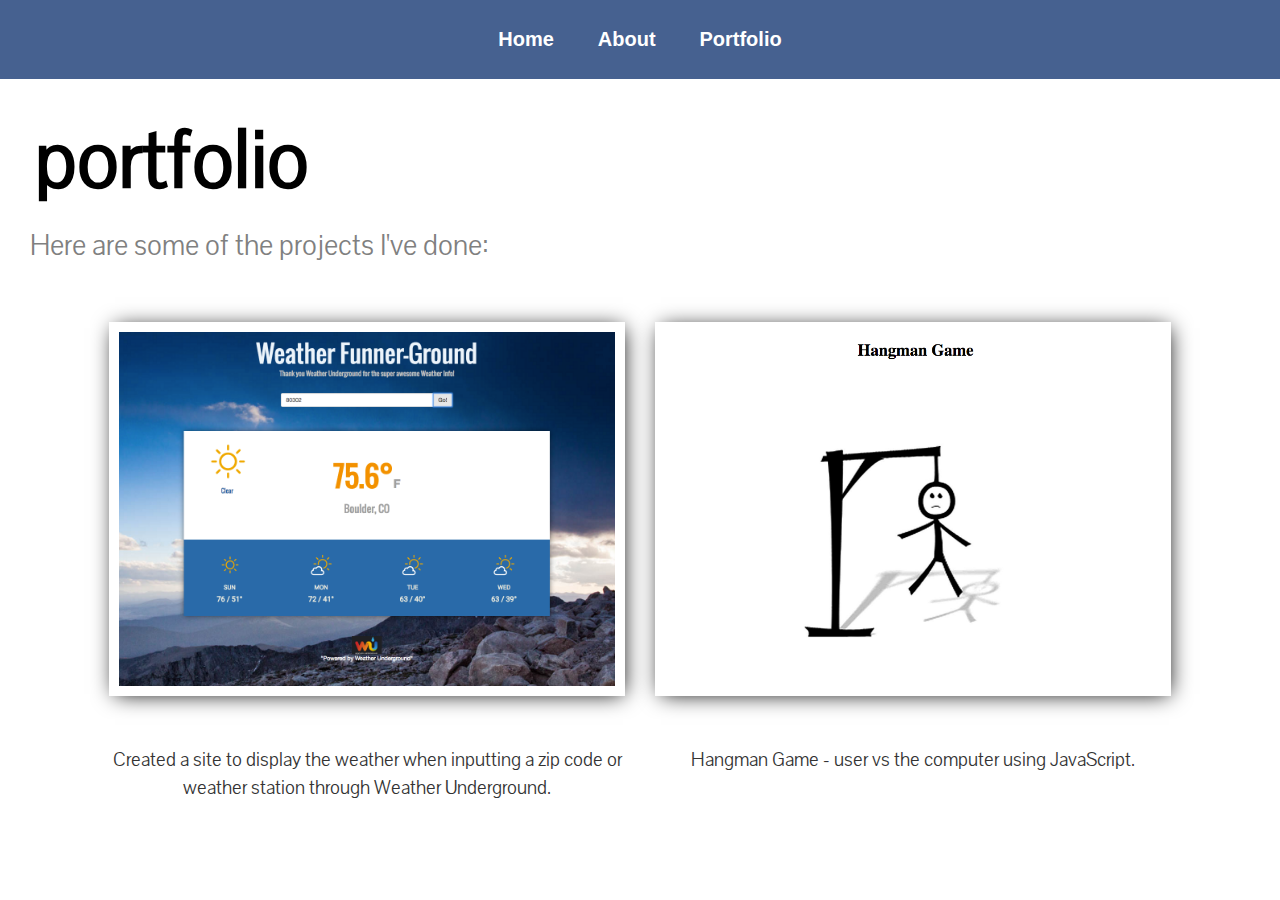
==== portfolio.html @ 406f4259 "personal website update" ====
<!DOCTYPE html>
<html>
  <head>
    <meta charset="utf-8">
    <link href="https://fonts.googleapis.com/css?family=Pavanam" rel="stylesheet">
    <link rel="stylesheet" href="https://maxcdn.bootstrapcdn.com/bootstrap/3.3.7/css/bootstrap.min.css" integrity="sha384-BVYiiSIFeK1dGmJRAkycuHAHRg32OmUcww7on3RYdg4Va+PmSTsz/K68vbdEjh4u" crossorigin="anonymous">
    <link rel="stylesheet" type="text/css" href="portfolio.css">
    <link href="https://fonts.googleapis.com/css?family=Architects+Daughter|Pavanam" rel="stylesheet">
    <title>Anna Mefford - Portfolio</title>
    <title></title>
  </head>
  <body>
    <div>
      <ul class = "nav-list nav-flex">
        <a id="nav-item" href=index.html>Home</a>
        <a id="nav-item" href="about.html">About</a>
        <a id="nav-item" href="portfolio.html">Portfolio</a>
      </ul>
    </div>
    <div class="wrapper">
      <h2>portfolio</h2>
    </div>
    <h3> Here are some of the projects I've done:</h3>
    <div class="row">
      <div class="col-xs-12 col-md-1"></div>
      <div class="col-xs-12 col-md-5">
        <a href="WeatherUnderground/index.html">
        <img src="WeatherUndergroundSite.png" class="image img-responsive"></a>
        <p class="text"> Created a site to display the weather when inputting a zip code or weather station through Weather Underground.</p>
      </div>
        <div class="col-xs-12 col-md-5">
          <a href="hangman/index.html"> <img src= "hangman.png" class="image img-responsive"></a>
          <p class="text"> Hangman Game - user vs the computer using JavaScript.</p>
          <div class="col-xs-12 col-md-1"></div>
        </div>
      </div>
    </div>
  </body>
</html>
---- portfolio.css ----
.nav-list{
  background-color: rgb(70,97,144);
  position: fixed;
  top: 0;
  width: 100%;
  display: block;
  text-align: center;
  padding: 25px;
  z-index:1;
}
#nav-item{
  color:white;
  text-align: center;
  padding: 10px;
  margin: 10px;
  font-size: 20px;
  font-weight: bold;
}
.wrapper{
  padding-top: 95px;
}

h2 {
  text-align: left;
  color: black;
  font-family: 'Pavanam', sans-serif;
  font-weight: bold;
  font-size: 85px;
  padding-left: 35px;
}

h3{
  text-align: left;
  color: gray;
  font-family: 'Pavanam', sans-serif;
  font-size: 30px;
  padding-left: 30px;
  padding-right:40px;
}

.text {
  font-family: 'Pavanam', sans-serif;
  font-size: 20px;
  text-align: center;
}

#list-heading{
  font-weight: bold;
  font-size: 30px;
  color: gray;
}

#list-item{
  margin-left: 35px;
}
.image{
  width: auto;
  height: auto;
  display: block;
  margin-left: 25px;
  margin-right: 25px;
  border-style:solid;
  border-color:white;
  border-width: 10px;
  box-shadow: 2px 2px 21px -4px black;
  margin: 50px auto;
}

.comment{
  font-style: italic;
  text-align: center;
}
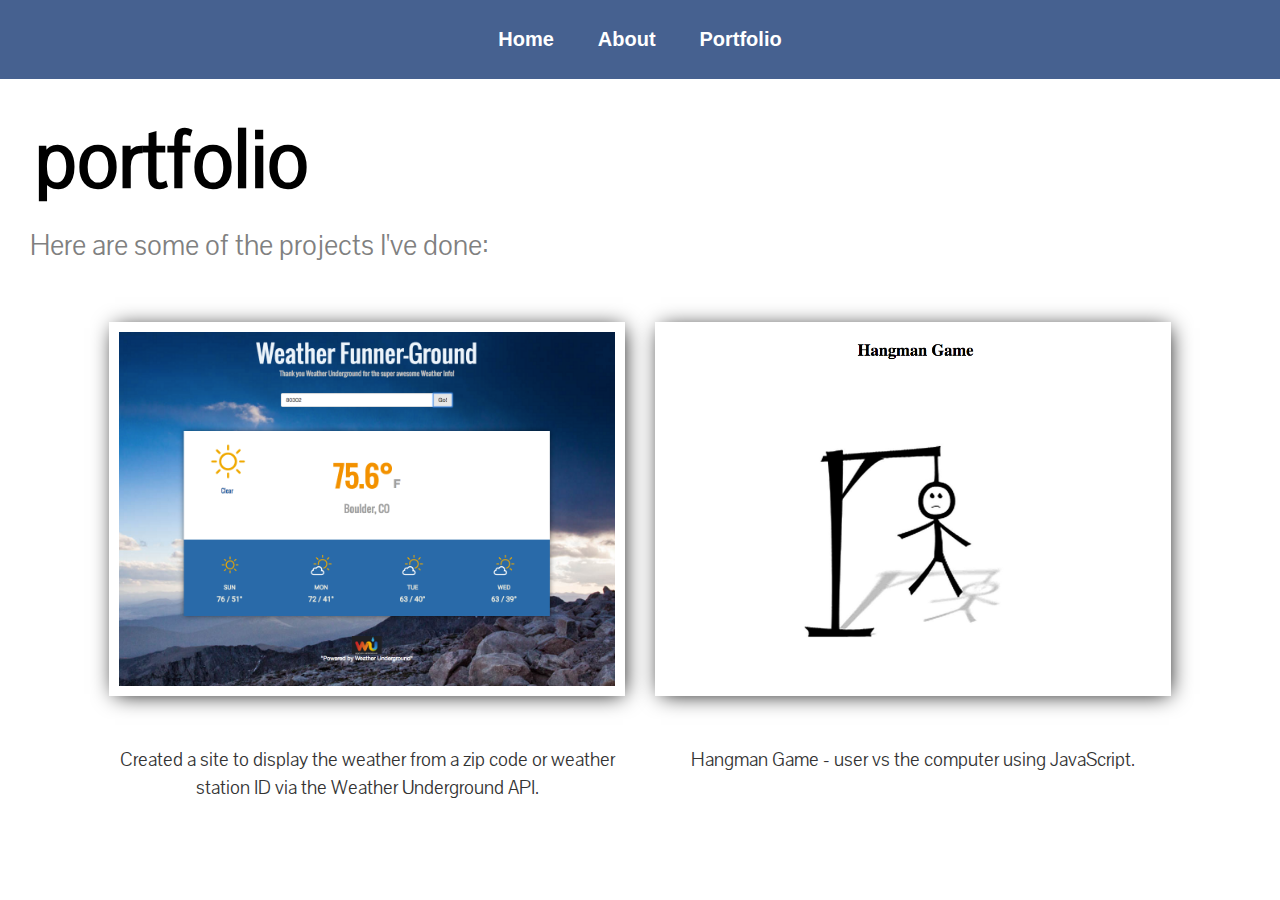
==== commit 1220f901: "update portfolio page" ====
--- a/portfolio.html
+++ b/portfolio.html
@@ -26,7 +26,7 @@
       <div class="col-xs-12 col-md-5">
         <a href="WeatherUnderground/index.html">
         <img src="WeatherUndergroundSite.png" class="image img-responsive"></a>
-        <p class="text"> Created a site to display the weather when inputting a zip code or weather station through Weather Underground.</p>
+        <p class="text">Created a site to display the weather from a zip code or weather station ID via the Weather Underground API.</p>
       </div>
         <div class="col-xs-12 col-md-5">
           <a href="hangman/index.html"> <img src= "hangman.png" class="image img-responsive"></a>
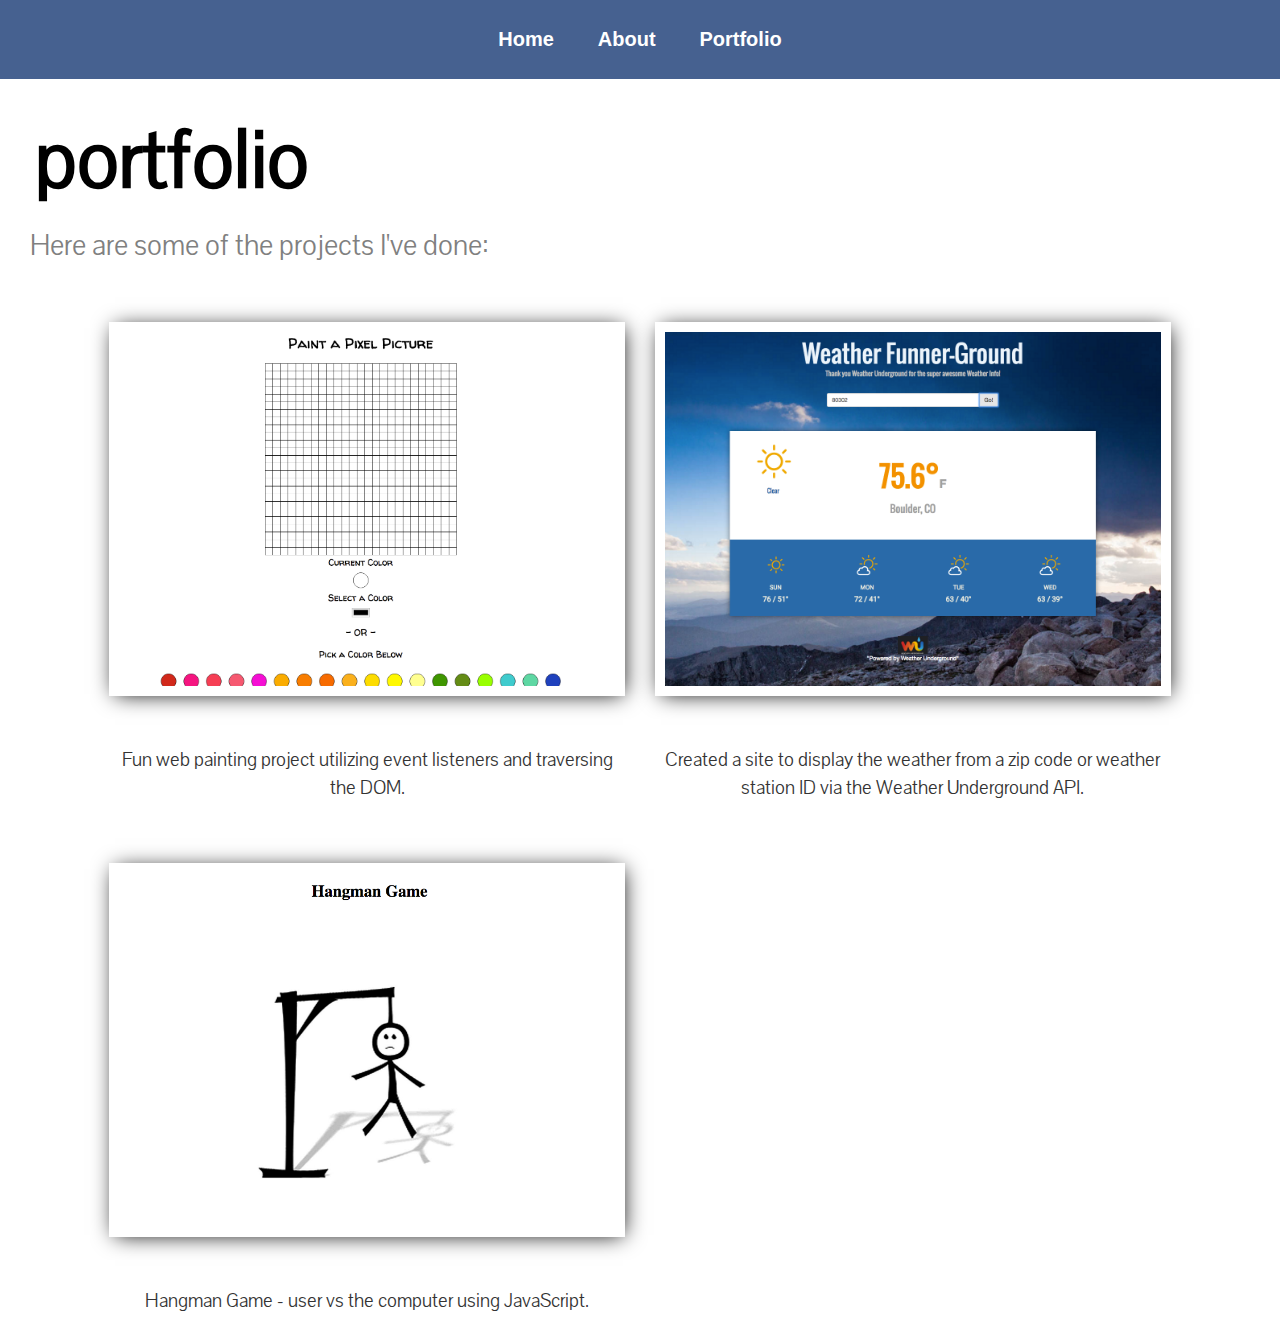
==== commit e3d671eb: "updated portfolio" ====
--- a/portfolio.html
+++ b/portfolio.html
@@ -24,15 +24,22 @@
     <div class="row">
       <div class="col-xs-12 col-md-1"></div>
       <div class="col-xs-12 col-md-5">
+        <a href="pixel-art-maker/index.html">
+        <img src="PixelPaint.png" class="image img-responsive"></a>
+        <p class="text">Fun web painting project utilizing event listeners and traversing the DOM.</p>
+      </div>
+      <div class="col-xs-12 col-md-5">
         <a href="WeatherUnderground/index.html">
         <img src="WeatherUndergroundSite.png" class="image img-responsive"></a>
         <p class="text">Created a site to display the weather from a zip code or weather station ID via the Weather Underground API.</p>
       </div>
-        <div class="col-xs-12 col-md-5">
-          <a href="hangman/index.html"> <img src= "hangman.png" class="image img-responsive"></a>
-          <p class="text"> Hangman Game - user vs the computer using JavaScript.</p>
-          <div class="col-xs-12 col-md-1"></div>
-        </div>
+    </div>
+    <div class="row">
+      <div class="col-xs-12 col-md-1"></div>
+      <div class="col-xs-12 col-md-5">
+        <a href="hangman/index.html"> <img src= "hangman.png" class="image img-responsive"></a>
+        <p class="text"> Hangman Game - user vs the computer using JavaScript.</p>
+        <div class="col-xs-12 col-md-1"></div>
       </div>
     </div>
   </body>
